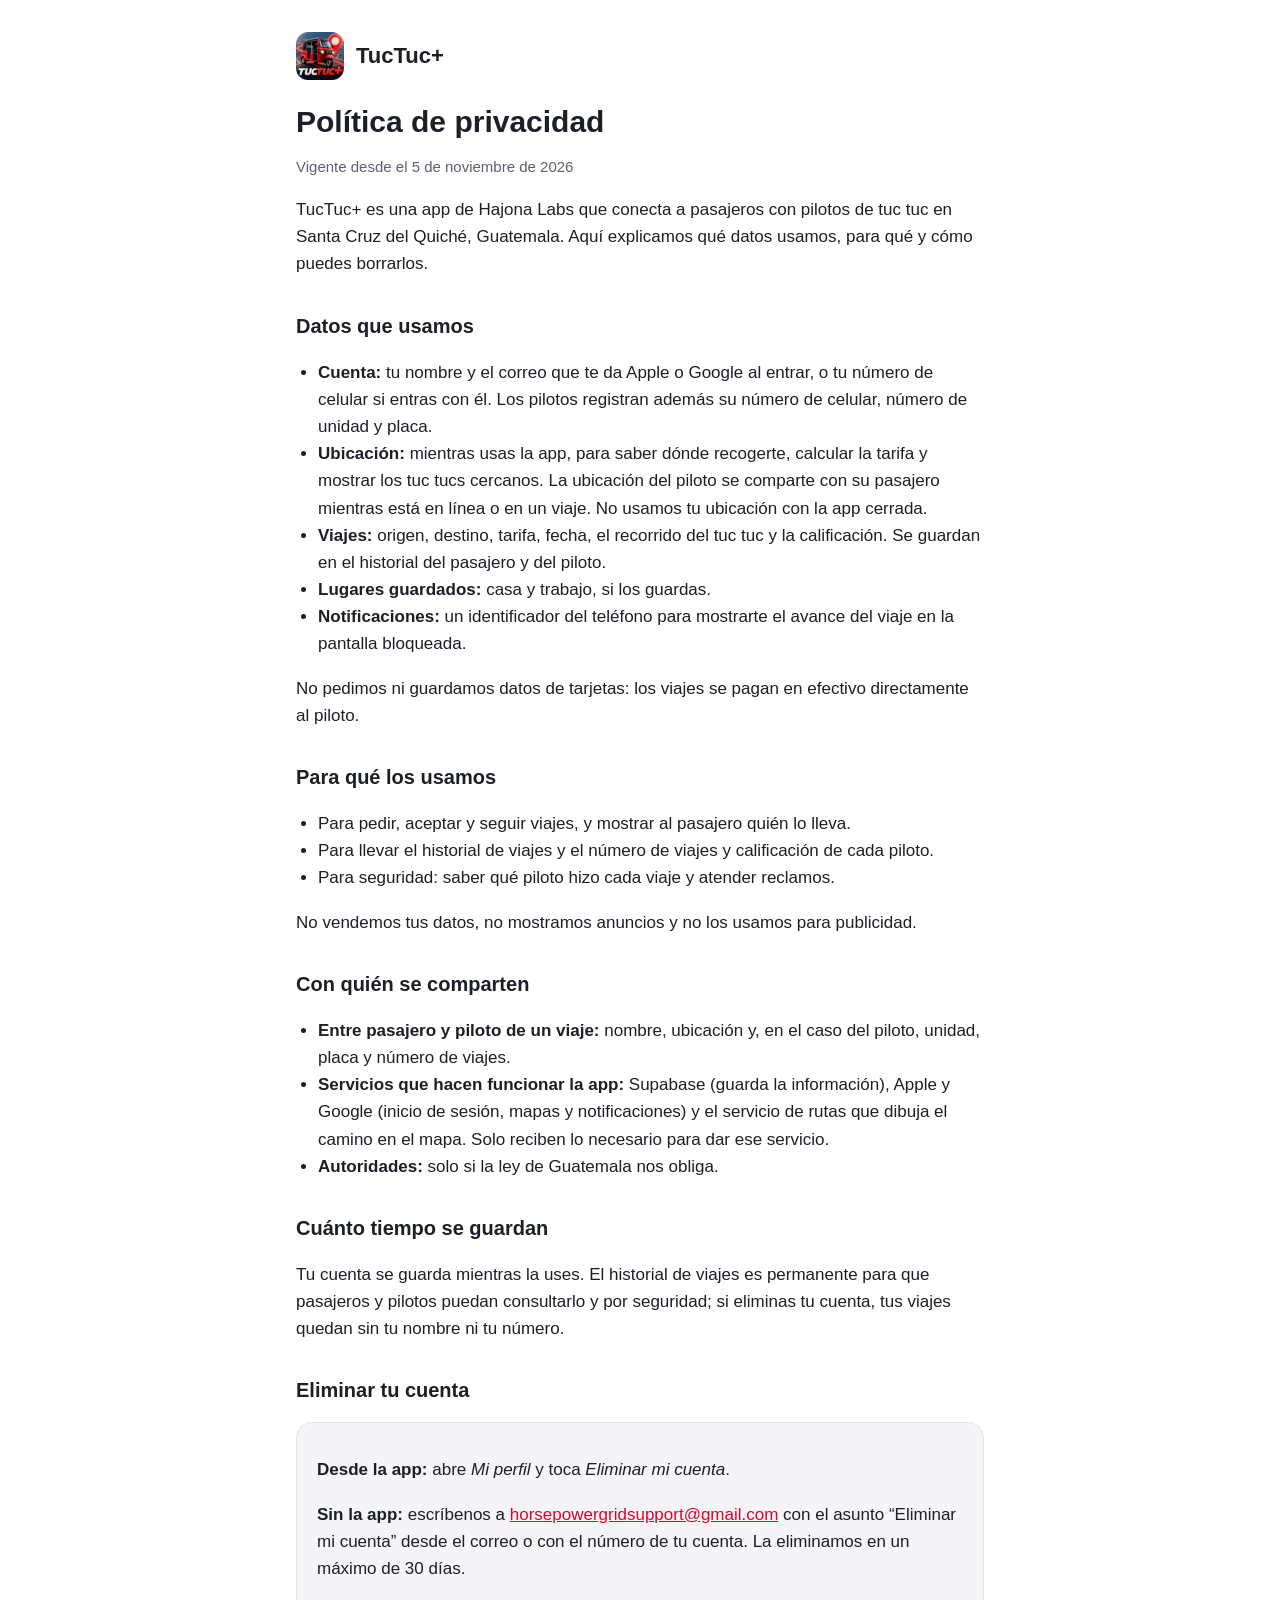
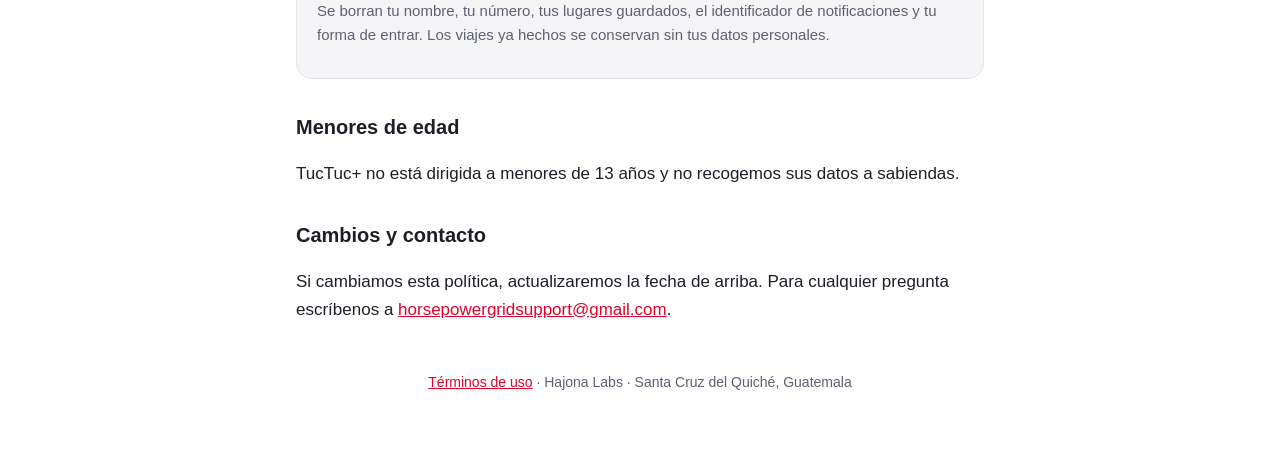
==== privacidad.html @ 8afdca01 "Publish TucTuc+ home, privacy policy and terms Co-Authored-By: Claude Opus 5.5 <noreply@anthropic.co" ====
<!doctype html>
<html lang="es">
<head>
  <meta charset="utf-8">
  <meta name="viewport" content="width=device-width, initial-scale=1">
  <title>Privacidad TucTuc+</title>
  <link rel="icon" href="icono.png">
  <link rel="stylesheet" href="estilo.css">
</head>
<body>
  <main>
    <header><img src="icono.png" alt=""><a href="./">TucTuc+</a></header>
    <h1>Política de privacidad</h1>
    <p class="fecha">Vigente desde el 5 de noviembre de 2026</p>

    <p>TucTuc+ es una app de Hajona Labs que conecta a pasajeros con pilotos de tuc tuc en Santa Cruz del
      Quiché, Guatemala. Aquí explicamos qué datos usamos, para qué y cómo puedes borrarlos.</p>

    <h2>Datos que usamos</h2>
    <ul>
      <li><strong>Cuenta:</strong> tu nombre y el correo que te da Apple o Google al entrar, o tu número de
        celular si entras con él. Los pilotos registran además su número de celular, número de unidad y placa.</li>
      <li><strong>Ubicación:</strong> mientras usas la app, para saber dónde recogerte, calcular la tarifa y
        mostrar los tuc tucs cercanos. La ubicación del piloto se comparte con su pasajero mientras está en
        línea o en un viaje. No usamos tu ubicación con la app cerrada.</li>
      <li><strong>Viajes:</strong> origen, destino, tarifa, fecha, el recorrido del tuc tuc y la calificación.
        Se guardan en el historial del pasajero y del piloto.</li>
      <li><strong>Lugares guardados:</strong> casa y trabajo, si los guardas.</li>
      <li><strong>Notificaciones:</strong> un identificador del teléfono para mostrarte el avance del viaje
        en la pantalla bloqueada.</li>
    </ul>
    <p>No pedimos ni guardamos datos de tarjetas: los viajes se pagan en efectivo directamente al piloto.</p>

    <h2>Para qué los usamos</h2>
    <ul>
      <li>Para pedir, aceptar y seguir viajes, y mostrar al pasajero quién lo lleva.</li>
      <li>Para llevar el historial de viajes y el número de viajes y calificación de cada piloto.</li>
      <li>Para seguridad: saber qué piloto hizo cada viaje y atender reclamos.</li>
    </ul>
    <p>No vendemos tus datos, no mostramos anuncios y no los usamos para publicidad.</p>

    <h2>Con quién se comparten</h2>
    <ul>
      <li><strong>Entre pasajero y piloto de un viaje:</strong> nombre, ubicación y, en el caso del piloto,
        unidad, placa y número de viajes.</li>
      <li><strong>Servicios que hacen funcionar la app:</strong> Supabase (guarda la información), Apple y
        Google (inicio de sesión, mapas y notificaciones) y el servicio de rutas que dibuja el camino en el mapa.
        Solo reciben lo necesario para dar ese servicio.</li>
      <li><strong>Autoridades:</strong> solo si la ley de Guatemala nos obliga.</li>
    </ul>

    <h2>Cuánto tiempo se guardan</h2>
    <p>Tu cuenta se guarda mientras la uses. El historial de viajes es permanente para que pasajeros y pilotos
      puedan consultarlo y por seguridad; si eliminas tu cuenta, tus viajes quedan sin tu nombre ni tu número.</p>

    <h2 id="eliminar-cuenta">Eliminar tu cuenta</h2>
    <div class="tarjeta">
      <p><strong>Desde la app:</strong> abre <em>Mi perfil</em> y toca <em>Eliminar mi cuenta</em>.</p>
      <p><strong>Sin la app:</strong> escríbenos a
        <a href="mailto:horsepowergridsupport@gmail.com?subject=Eliminar%20mi%20cuenta%20de%20TucTuc%2B">horsepowergridsupport@gmail.com</a>
        con el asunto “Eliminar mi cuenta” desde el correo o con el número de tu cuenta. La eliminamos en un
        máximo de 30 días.</p>
      <p class="nota">Se borran tu nombre, tu número, tus lugares guardados, el identificador de notificaciones
        y tu forma de entrar. Los viajes ya hechos se conservan sin tus datos personales.</p>
    </div>

    <h2>Menores de edad</h2>
    <p>TucTuc+ no está dirigida a menores de 13 años y no recogemos sus datos a sabiendas.</p>

    <h2>Cambios y contacto</h2>
    <p>Si cambiamos esta política, actualizaremos la fecha de arriba. Para cualquier pregunta escríbenos a
      <a href="mailto:horsepowergridsupport@gmail.com">horsepowergridsupport@gmail.com</a>.</p>

    <footer><a href="terminos.html">Términos de uso</a> · Hajona Labs · Santa Cruz del Quiché, Guatemala</footer>
  </main>
</body>
</html>
---- estilo.css ----
:root {
  --marca: #e4002b;
  --texto: #1d1f27;
  --suave: #5d6170;
  --fondo: #ffffff;
  --tarjeta: #f5f5f7;
  --borde: #e3e3e8;
}
@media (prefers-color-scheme: dark) {
  :root {
    --texto: #f2f2f5;
    --suave: #a9acb8;
    --fondo: #15171e;
    --tarjeta: #202431;
    --borde: #2e3342;
  }
}
* { box-sizing: border-box; }
body {
  margin: 0;
  background: var(--fondo);
  color: var(--texto);
  font: 17px/1.6 -apple-system, BlinkMacSystemFont, "Segoe UI", Roboto, sans-serif;
}
main { max-width: 720px; margin: 0 auto; padding: 32px 16px 64px; }
header { display: flex; align-items: center; gap: 12px; margin-bottom: 24px; }
header img { width: 48px; height: 48px; border-radius: 12px; }
header a { color: inherit; text-decoration: none; font-weight: 800; font-size: 22px; }
h1 { font-size: 30px; line-height: 1.2; margin: 8px 0 4px; }
h2 { font-size: 20px; margin: 32px 0 8px; }
p, li { color: var(--texto); }
.fecha, .nota { color: var(--suave); font-size: 15px; }
a { color: var(--marca); }
ul { padding-left: 22px; }
.tarjeta {
  background: var(--tarjeta);
  border: 1px solid var(--borde);
  border-radius: 16px;
  padding: 16px 20px;
  margin: 16px 0;
}
.portada { text-align: center; padding-top: 24px; }
.portada img { width: 120px; height: 120px; border-radius: 28px; }
.portada h1 { font-size: 36px; }
.enlaces { display: flex; flex-wrap: wrap; gap: 12px; justify-content: center; margin-top: 24px; }
.enlaces a {
  background: var(--marca);
  color: #fff;
  text-decoration: none;
  font-weight: 700;
  padding: 12px 20px;
  border-radius: 999px;
}
footer { margin-top: 48px; color: var(--suave); font-size: 14px; text-align: center; }
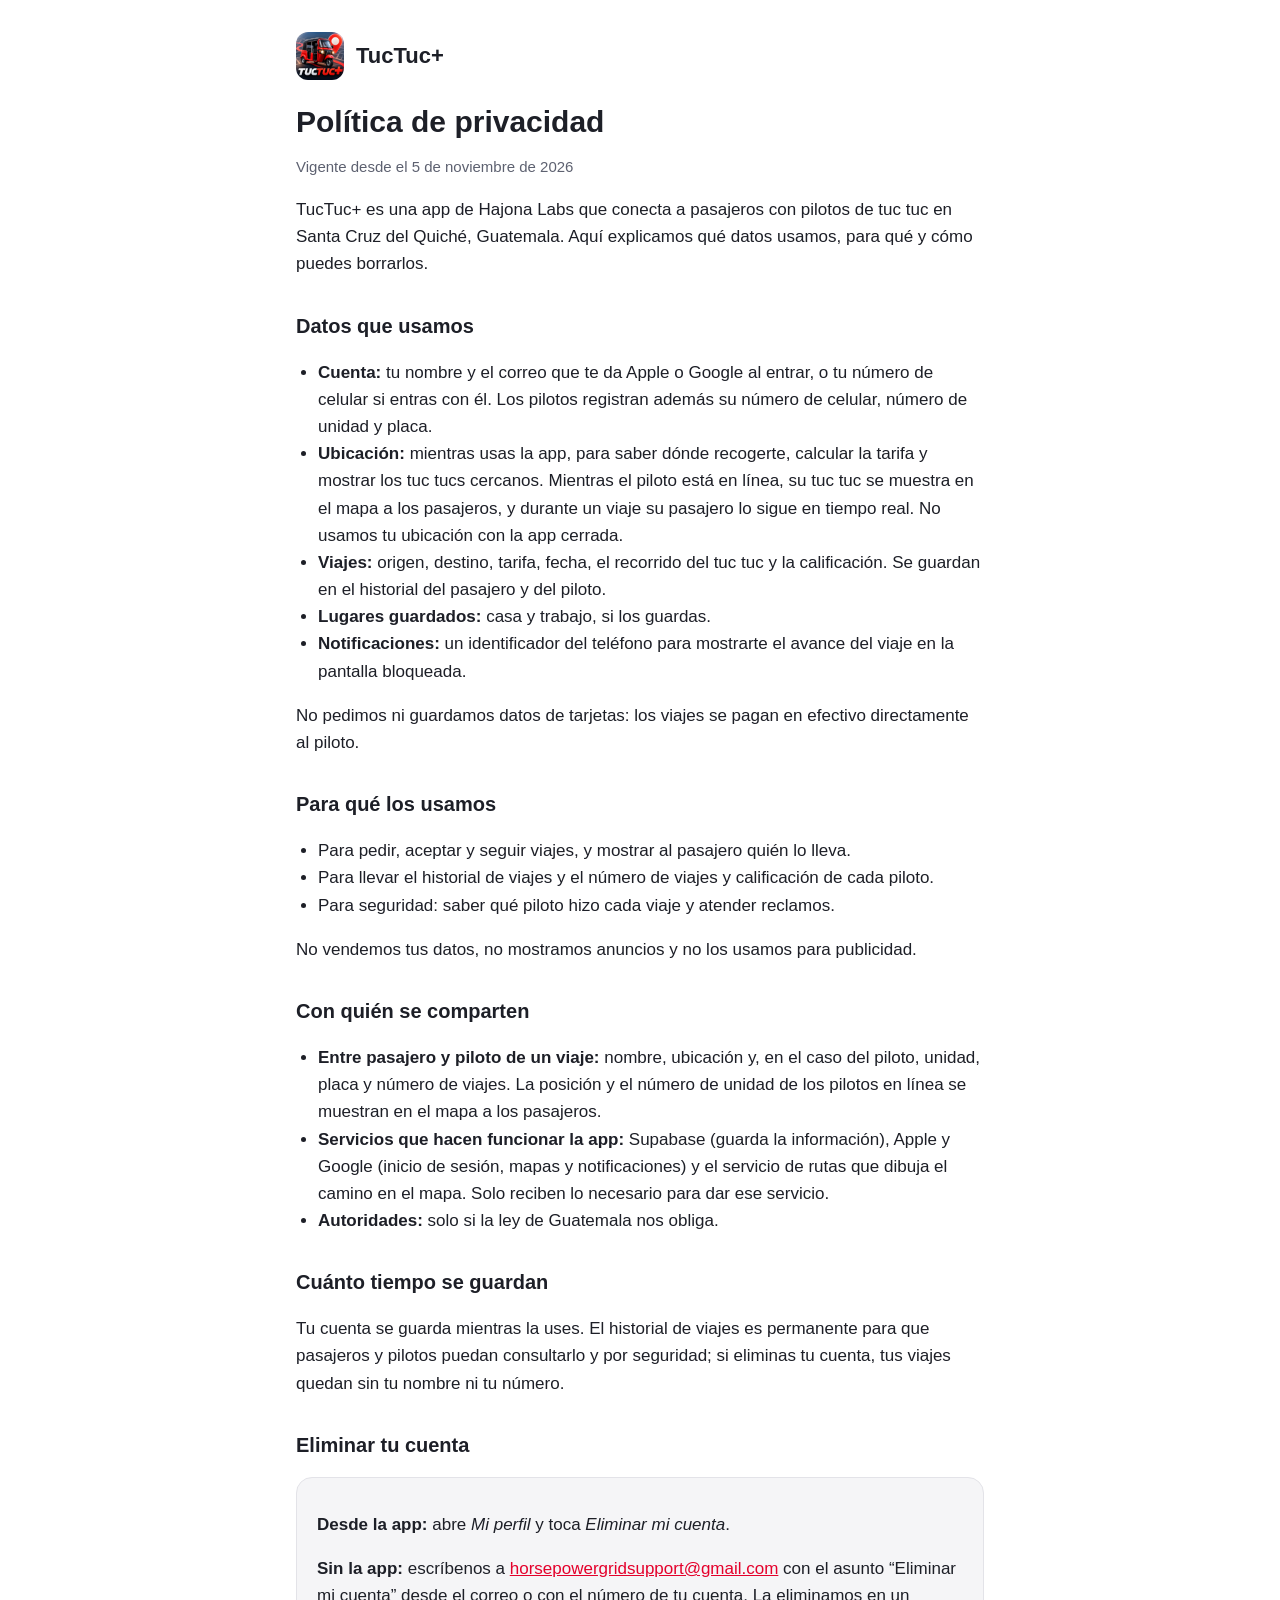
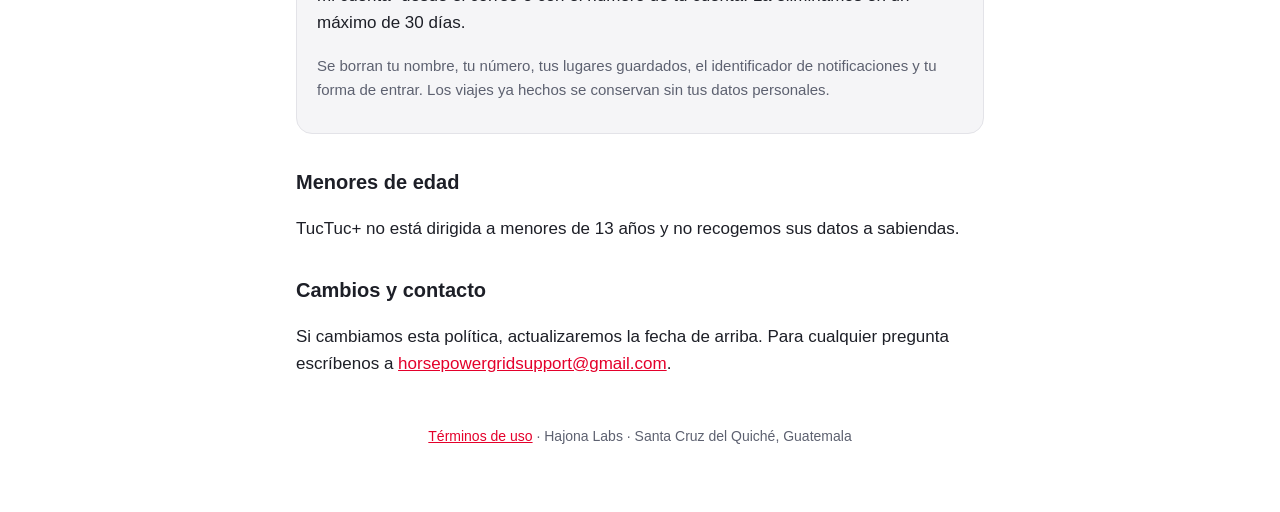
==== commit 2eedbb4e: "Note that online pilots are shown on the passenger map Co-Authored-By: Claude Opus 5.5 <noreply@anth" ====
--- a/privacidad.html
+++ b/privacidad.html
@@ -21,8 +21,8 @@
       <li><strong>Cuenta:</strong> tu nombre y el correo que te da Apple o Google al entrar, o tu número de
         celular si entras con él. Los pilotos registran además su número de celular, número de unidad y placa.</li>
       <li><strong>Ubicación:</strong> mientras usas la app, para saber dónde recogerte, calcular la tarifa y
-        mostrar los tuc tucs cercanos. La ubicación del piloto se comparte con su pasajero mientras está en
-        línea o en un viaje. No usamos tu ubicación con la app cerrada.</li>
+        mostrar los tuc tucs cercanos. Mientras el piloto está en línea, su
+        tuc tuc se muestra en el mapa a los pasajeros, y durante un viaje su pasajero lo sigue en tiempo real. No usamos tu ubicación con la app cerrada.</li>
       <li><strong>Viajes:</strong> origen, destino, tarifa, fecha, el recorrido del tuc tuc y la calificación.
         Se guardan en el historial del pasajero y del piloto.</li>
       <li><strong>Lugares guardados:</strong> casa y trabajo, si los guardas.</li>
@@ -42,7 +42,8 @@
     <h2>Con quién se comparten</h2>
     <ul>
       <li><strong>Entre pasajero y piloto de un viaje:</strong> nombre, ubicación y, en el caso del piloto,
-        unidad, placa y número de viajes.</li>
+        unidad, placa y número de viajes. La posición y el número de unidad de los pilotos en línea se
+        muestran en el mapa a los pasajeros.</li>
       <li><strong>Servicios que hacen funcionar la app:</strong> Supabase (guarda la información), Apple y
         Google (inicio de sesión, mapas y notificaciones) y el servicio de rutas que dibuja el camino en el mapa.
         Solo reciben lo necesario para dar ese servicio.</li>
